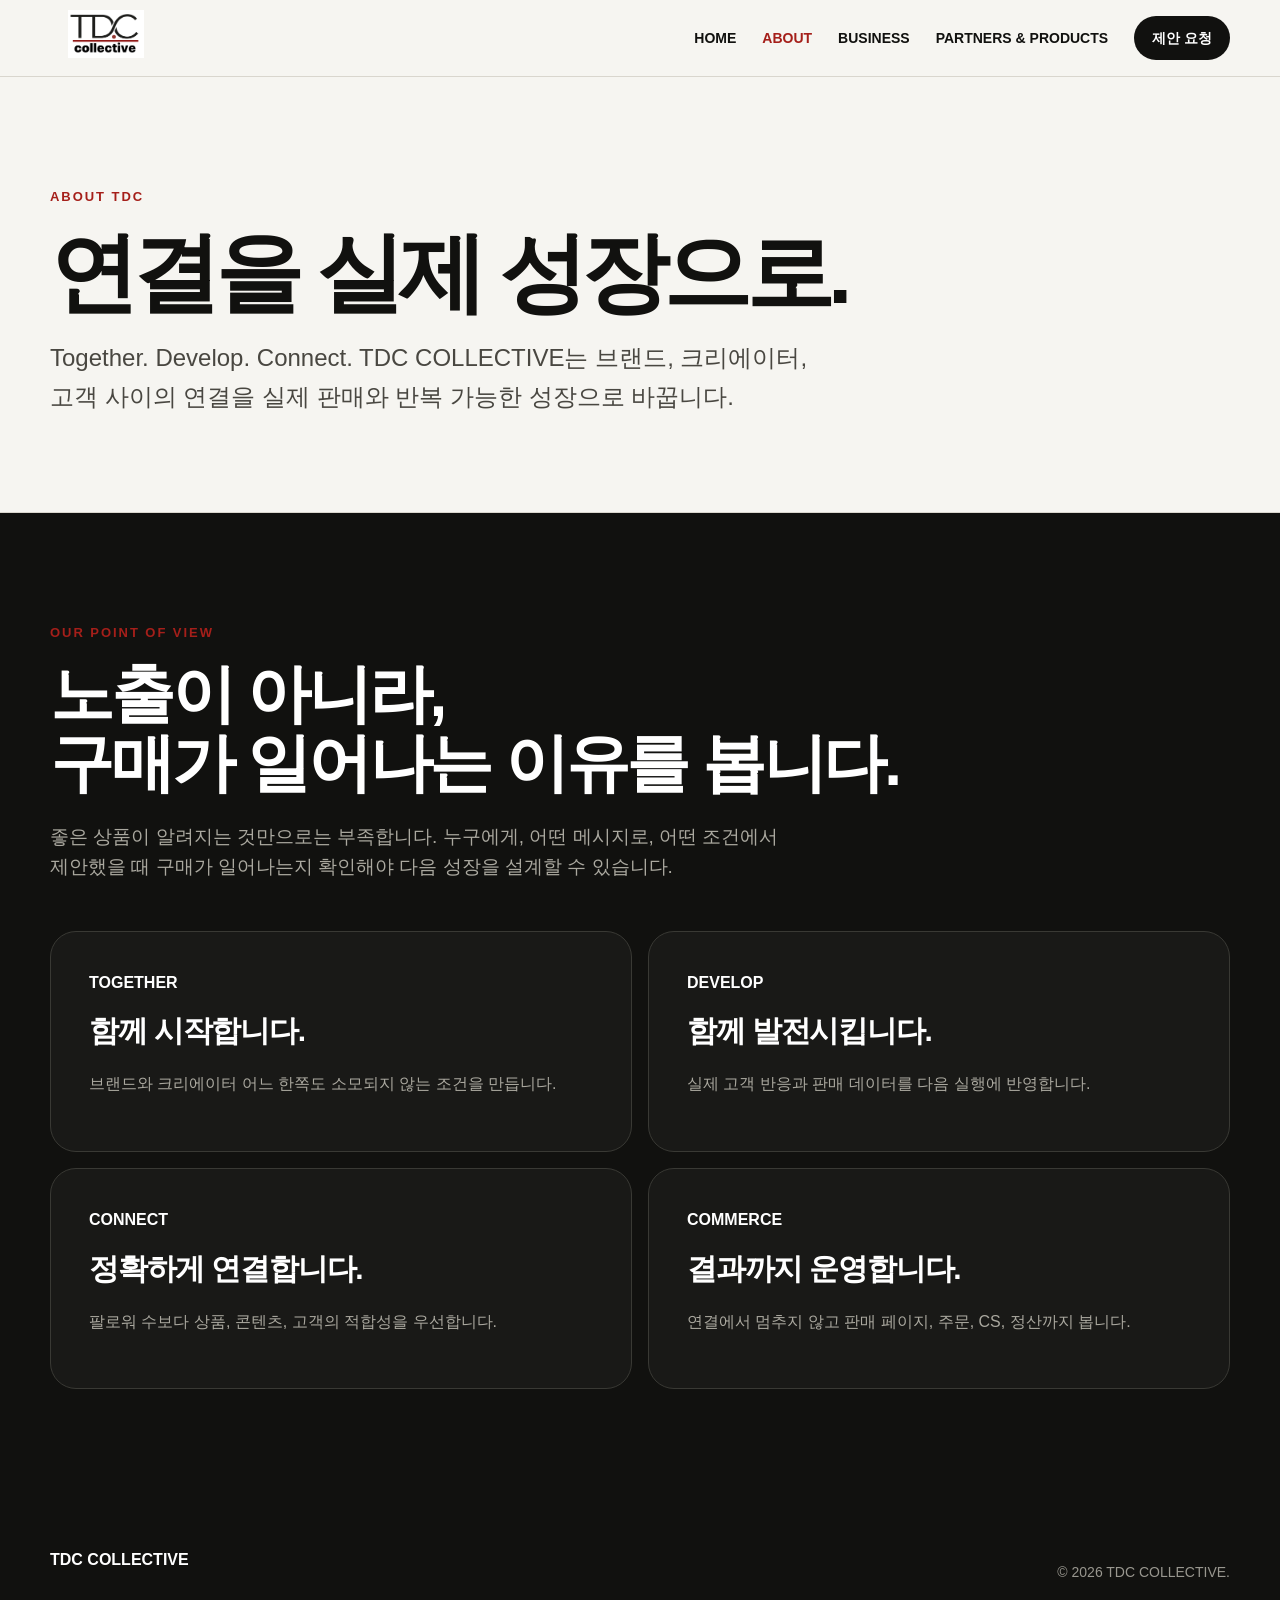
==== about.html @ a10da8e5 "Add files via upload" ====
<!doctype html><html lang="ko"><head><meta charset="utf-8"><meta name="viewport" content="width=device-width,initial-scale=1"><title>회사소개 — TDC COLLECTIVE</title><link rel="icon" href="favicon.svg"><link rel="stylesheet" href="styles.css"></head><body><header class="nav"><div class="wrap navin"><a class="brand" href="index.html"><img src="tdc-logo.png" alt="TDC collective"></a><button class="menu">☰</button><nav class="links"><a href="index.html">HOME</a><a aria-current="page" href="about.html">ABOUT</a><a href="business.html">BUSINESS</a><a href="partners.html">PARTNERS & PRODUCTS</a><a class="cta" href="proposal.html">제안 요청</a></nav></div></header><main><section class="pagehead"><div class="wrap"><div class="eyebrow">About TDC</div><h1>연결을 실제 성장으로.</h1><p class="lead">Together. Develop. Connect. TDC COLLECTIVE는 브랜드, 크리에이터, 고객 사이의 연결을 실제 판매와 반복 가능한 성장으로 바꿉니다.</p></div></section><section class="section dark"><div class="wrap"><div class="kicker">Our point of view</div><h2 class="title">노출이 아니라,<br>구매가 일어나는 이유를 봅니다.</h2><p class="desc">좋은 상품이 알려지는 것만으로는 부족합니다. 누구에게, 어떤 메시지로, 어떤 조건에서 제안했을 때 구매가 일어나는지 확인해야 다음 성장을 설계할 수 있습니다.</p><div class="grid2"><article class="card reveal"><b>TOGETHER</b><h3>함께 시작합니다.</h3><p>브랜드와 크리에이터 어느 한쪽도 소모되지 않는 조건을 만듭니다.</p></article><article class="card reveal"><b>DEVELOP</b><h3>함께 발전시킵니다.</h3><p>실제 고객 반응과 판매 데이터를 다음 실행에 반영합니다.</p></article><article class="card reveal"><b>CONNECT</b><h3>정확하게 연결합니다.</h3><p>팔로워 수보다 상품, 콘텐츠, 고객의 적합성을 우선합니다.</p></article><article class="card reveal"><b>COMMERCE</b><h3>결과까지 운영합니다.</h3><p>연결에서 멈추지 않고 판매 페이지, 주문, CS, 정산까지 봅니다.</p></article></div></div></section></main><footer><div class="wrap foot"><strong>TDC COLLECTIVE</strong><p>© 2026 TDC COLLECTIVE.</p></div></footer><script src="script.js"></script></body></html>
---- styles.css ----
:root{--ink:#11110f;--paper:#f6f5f1;--white:#fff;--red:#a51f1a;--muted:#696760;--line:#d9d6ce;--max:1180px}*{box-sizing:border-box}html{scroll-behavior:smooth}body{margin:0;background:var(--paper);color:var(--ink);font-family:Pretendard,"Noto Sans KR",-apple-system,BlinkMacSystemFont,"Segoe UI",sans-serif;line-height:1.6;word-break:keep-all}a{color:inherit;text-decoration:none}.wrap{width:min(var(--max),calc(100% - 40px));margin:auto}.nav{position:sticky;top:0;z-index:30;background:rgba(246,245,241,.94);backdrop-filter:blur(14px);border-bottom:1px solid var(--line)}.navin{height:76px;display:flex;align-items:center;justify-content:space-between}.brand img{width:112px;height:48px;object-fit:contain}.links{display:flex;align-items:center;gap:26px;font-size:14px;font-weight:750}.links a[aria-current=page]{color:var(--red)}.cta,.btn{display:inline-flex;align-items:center;justify-content:center;border-radius:999px;font-weight:800;transition:.2s}.cta{background:var(--ink);color:#fff;padding:11px 18px}.btn{min-height:54px;padding:0 24px;border:1px solid var(--ink);background:transparent}.btn.primary{background:var(--ink);color:#fff}.btn:hover{transform:translateY(-2px)}.menu{display:none;border:0;background:none;font-size:26px}.hero{min-height:calc(100vh - 76px);display:grid;align-items:center;padding:84px 0}.eyebrow,.kicker{font-size:13px;font-weight:850;letter-spacing:.15em;text-transform:uppercase;color:var(--red)}h1{font-size:clamp(56px,8vw,106px);line-height:.97;letter-spacing:-.065em;margin:22px 0 28px;max-width:1070px}.lead{font-size:clamp(18px,2vw,24px);color:#494741;max-width:760px}.actions{display:flex;gap:12px;flex-wrap:wrap;margin-top:36px}.route-grid{display:grid;grid-template-columns:repeat(3,1fr);gap:14px;margin-top:72px}.route{background:var(--white);border:1px solid var(--line);border-radius:24px;padding:28px;min-height:180px;display:flex;flex-direction:column;justify-content:space-between}.route b{font-size:12px;color:var(--red);letter-spacing:.12em}.route h3{font-size:25px;letter-spacing:-.035em;margin:14px 0}.route span{font-weight:900}.section{padding:110px 0}.dark{background:var(--ink);color:#fff}.pagehead{padding:110px 0 72px;border-bottom:1px solid var(--line)}.pagehead h1{font-size:clamp(48px,7vw,88px);margin-bottom:22px}.title{font-size:clamp(38px,5vw,68px);line-height:1.08;letter-spacing:-.05em;margin:16px 0 24px}.desc{font-size:19px;color:var(--muted);max-width:780px}.dark .desc{color:#aaa89f}.grid2{display:grid;grid-template-columns:1fr 1fr;gap:16px;margin-top:48px}.card{background:#fff;border:1px solid var(--line);border-radius:26px;padding:38px}.dark .card{background:#191917;border-color:#393934}.card h3{font-size:30px;letter-spacing:-.04em;margin:12px 0}.card p{color:var(--muted)}.dark .card p{color:#aaa89f}.process{display:grid;grid-template-columns:repeat(3,1fr);border-top:1px solid #44443e;border-left:1px solid #44443e;margin-top:48px}.step{padding:30px;min-height:220px;border-right:1px solid #44443e;border-bottom:1px solid #44443e}.step b{color:#ff746c}.step h3{margin:42px 0 8px;font-size:24px}.step p{color:#aaa89f}.workgrid{display:grid;grid-template-columns:repeat(2,1fr);gap:18px;margin-top:48px}.work{background:#fff;border:1px solid var(--line);border-radius:28px;overflow:hidden}.worktop{min-height:220px;padding:38px;background:var(--ink);color:#fff;display:flex;flex-direction:column;justify-content:space-between}.worktop.red{background:var(--red)}.worktop small{letter-spacing:.13em}.worktop h2{font-size:42px;line-height:1.05;margin:0}.workbody{padding:32px}.tag{display:inline-block;padding:7px 11px;border-radius:99px;background:#ebe8e0;font-size:12px;font-weight:800;margin-right:6px}.future{border:1px dashed #aaa69d;background:transparent;display:grid;place-items:center;min-height:400px;text-align:center;padding:34px}.form{max-width:850px;margin-top:44px}.fieldrow{display:grid;grid-template-columns:1fr 1fr;gap:14px}.field{margin-bottom:16px}.field label{display:block;font-weight:800;margin-bottom:8px}.field input,.field select,.field textarea{width:100%;padding:16px;border:1px solid var(--line);border-radius:14px;background:#fff;font:inherit}.field textarea{min-height:170px;resize:vertical}.notice{font-size:14px;color:var(--muted);margin:16px 0}.contactband{background:var(--red);color:#fff;padding:86px 0}.contactband h2{font-size:clamp(38px,5vw,70px);line-height:1.08;letter-spacing:-.05em;margin:0 0 26px}footer{background:var(--ink);color:#fff;padding:48px 0}.foot{display:flex;justify-content:space-between;gap:30px}.foot p{font-size:14px;color:#99978f}.reveal{opacity:0;transform:translateY(18px);transition:.6s}.reveal.on{opacity:1;transform:none}@media(max-width:850px){.navin{height:66px}.brand img{width:94px}.menu{display:block}.links{display:none;position:absolute;left:0;right:0;top:66px;background:var(--paper);padding:22px 20px;border-bottom:1px solid var(--line);flex-direction:column;align-items:stretch}.links.open{display:flex}.hero{padding:62px 0;min-height:auto}.route-grid,.grid2,.process,.workgrid,.fieldrow{grid-template-columns:1fr}.section{padding:78px 0}.pagehead{padding:76px 0 52px}.foot{flex-direction:column}.worktop{min-height:180px}}
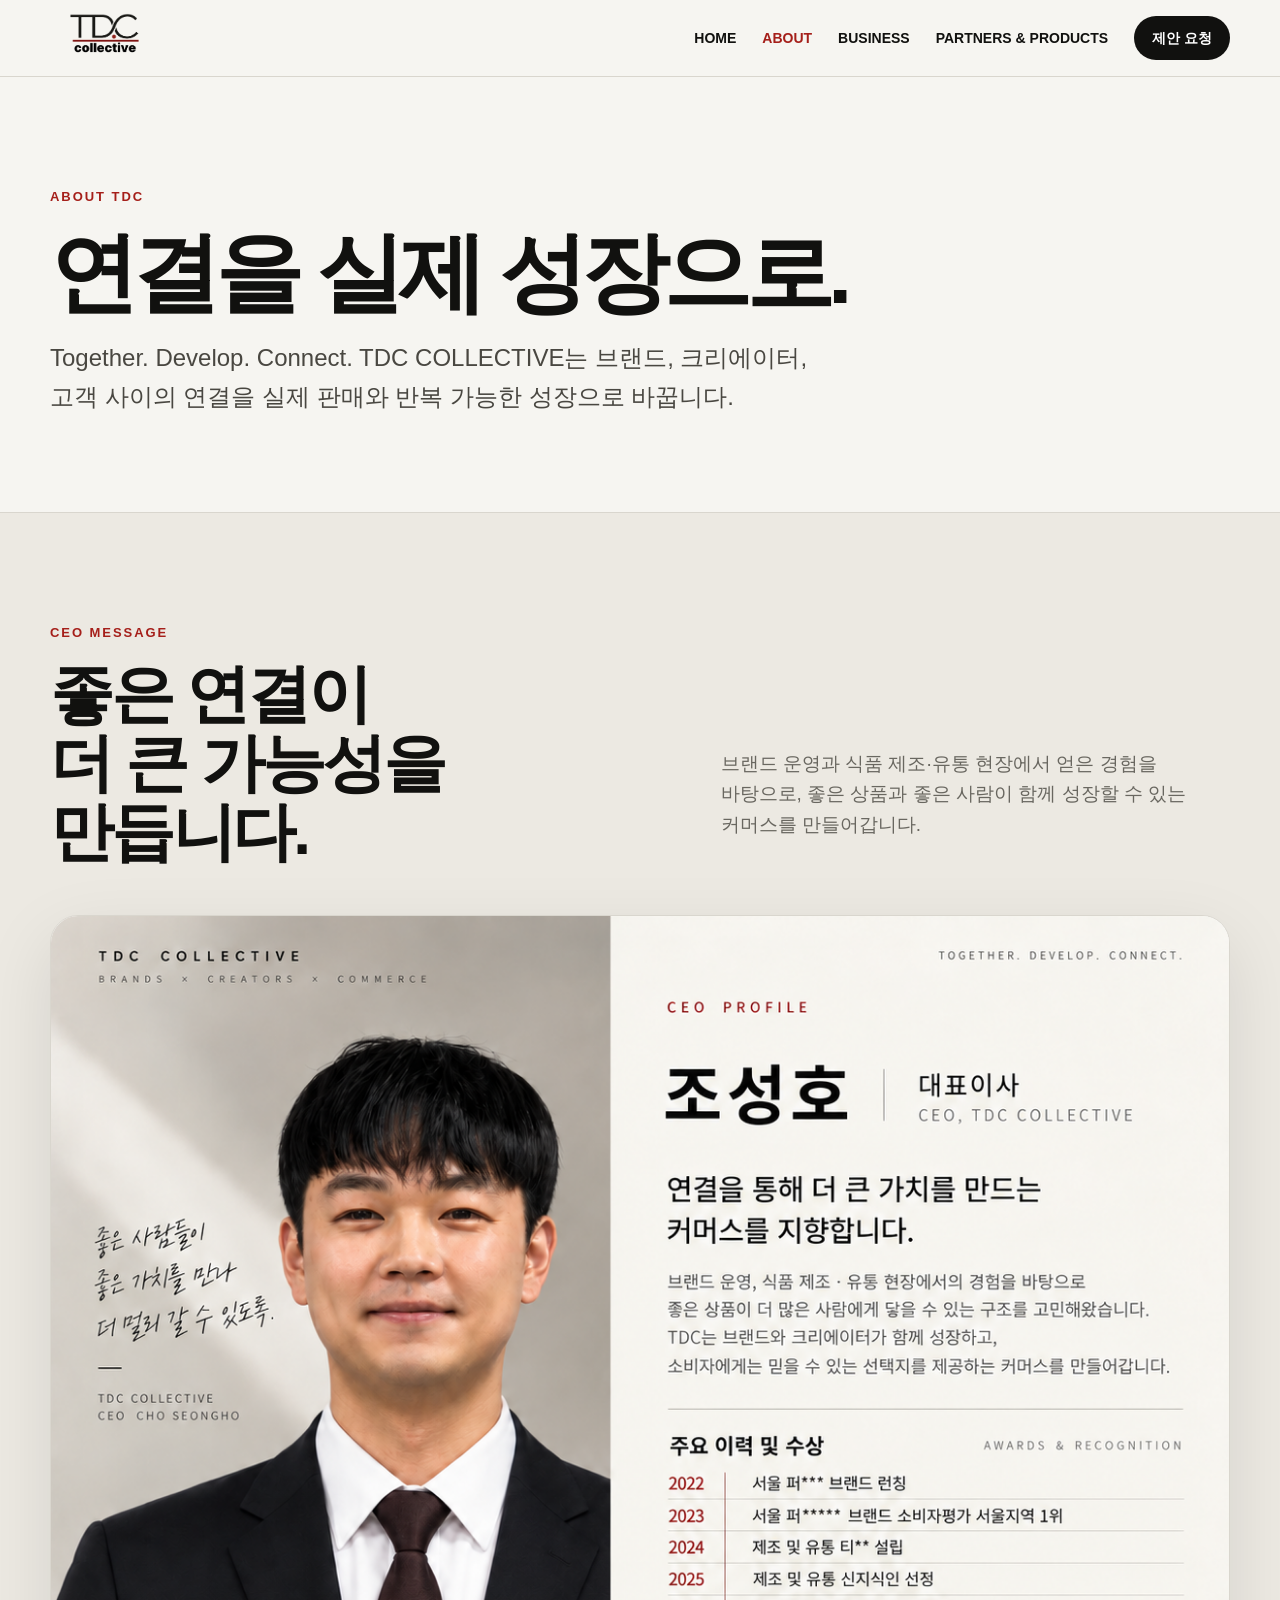
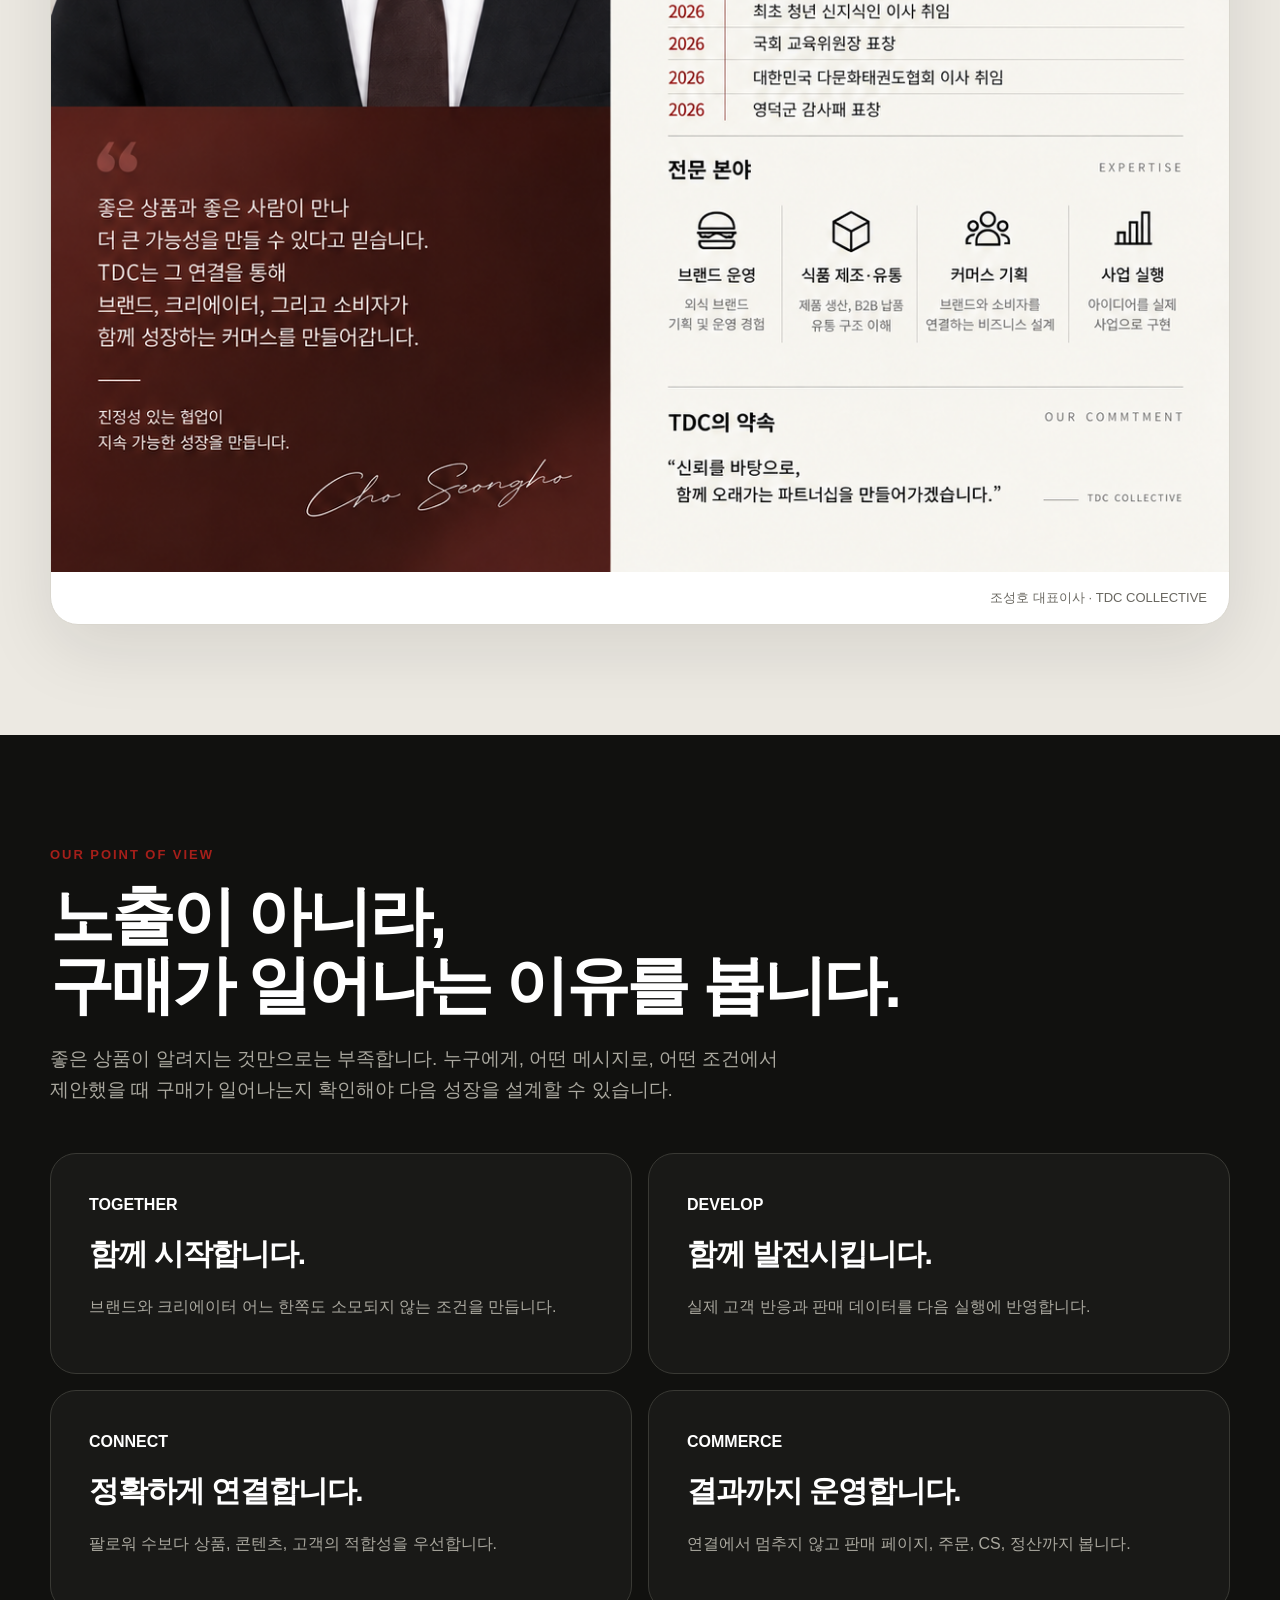
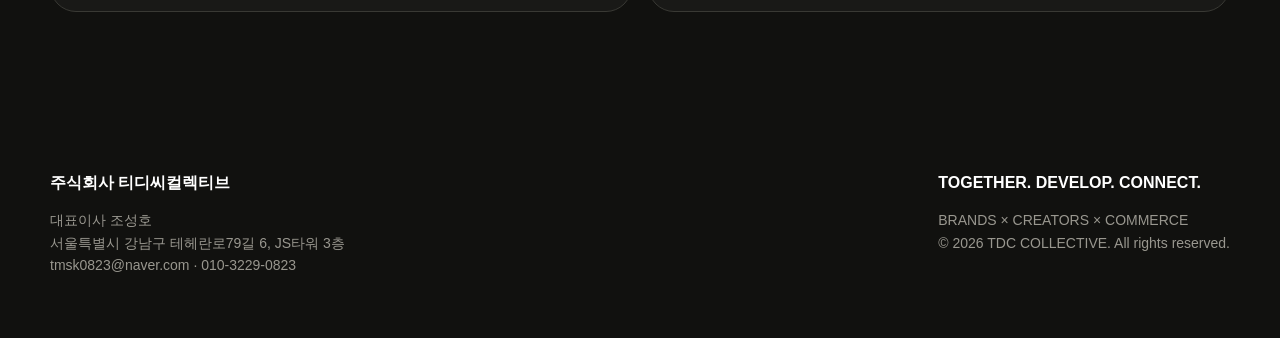
==== commit 8f2fe169: "Add files via upload" ====
--- a/about.html
+++ b/about.html
@@ -1 +1,21 @@
-<!doctype html><html lang="ko"><head><meta charset="utf-8"><meta name="viewport" content="width=device-width,initial-scale=1"><title>회사소개 — TDC COLLECTIVE</title><link rel="icon" href="favicon.svg"><link rel="stylesheet" href="styles.css"></head><body><header class="nav"><div class="wrap navin"><a class="brand" href="index.html"><img src="tdc-logo.png" alt="TDC collective"></a><button class="menu">☰</button><nav class="links"><a href="index.html">HOME</a><a aria-current="page" href="about.html">ABOUT</a><a href="business.html">BUSINESS</a><a href="partners.html">PARTNERS & PRODUCTS</a><a class="cta" href="proposal.html">제안 요청</a></nav></div></header><main><section class="pagehead"><div class="wrap"><div class="eyebrow">About TDC</div><h1>연결을 실제 성장으로.</h1><p class="lead">Together. Develop. Connect. TDC COLLECTIVE는 브랜드, 크리에이터, 고객 사이의 연결을 실제 판매와 반복 가능한 성장으로 바꿉니다.</p></div></section><section class="section dark"><div class="wrap"><div class="kicker">Our point of view</div><h2 class="title">노출이 아니라,<br>구매가 일어나는 이유를 봅니다.</h2><p class="desc">좋은 상품이 알려지는 것만으로는 부족합니다. 누구에게, 어떤 메시지로, 어떤 조건에서 제안했을 때 구매가 일어나는지 확인해야 다음 성장을 설계할 수 있습니다.</p><div class="grid2"><article class="card reveal"><b>TOGETHER</b><h3>함께 시작합니다.</h3><p>브랜드와 크리에이터 어느 한쪽도 소모되지 않는 조건을 만듭니다.</p></article><article class="card reveal"><b>DEVELOP</b><h3>함께 발전시킵니다.</h3><p>실제 고객 반응과 판매 데이터를 다음 실행에 반영합니다.</p></article><article class="card reveal"><b>CONNECT</b><h3>정확하게 연결합니다.</h3><p>팔로워 수보다 상품, 콘텐츠, 고객의 적합성을 우선합니다.</p></article><article class="card reveal"><b>COMMERCE</b><h3>결과까지 운영합니다.</h3><p>연결에서 멈추지 않고 판매 페이지, 주문, CS, 정산까지 봅니다.</p></article></div></div></section></main><footer><div class="wrap foot"><strong>TDC COLLECTIVE</strong><p>© 2026 TDC COLLECTIVE.</p></div></footer><script src="script.js"></script></body></html>
+<!doctype html>
+<html lang="ko">
+<head>
+  <meta charset="utf-8">
+  <meta name="viewport" content="width=device-width,initial-scale=1">
+  <title>회사소개 — TDC COLLECTIVE</title>
+  <link rel="icon" href="favicon.svg">
+  <link rel="stylesheet" href="styles.css">
+  <link rel="stylesheet" href="ceo.css">
+</head>
+<body>
+  <header class="nav"><div class="wrap navin"><a class="brand" href="index.html"><img src="tdc-logo.png" alt="TDC collective"></a><button class="menu">☰</button><nav class="links"><a href="index.html">HOME</a><a aria-current="page" href="about.html">ABOUT</a><a href="business.html">BUSINESS</a><a href="partners.html">PARTNERS &amp; PRODUCTS</a><a class="cta" href="proposal.html">제안 요청</a></nav></div></header>
+  <main>
+    <section class="pagehead"><div class="wrap"><div class="eyebrow">About TDC</div><h1>연결을 실제 성장으로.</h1><p class="lead">Together. Develop. Connect. TDC COLLECTIVE는 브랜드, 크리에이터, 고객 사이의 연결을 실제 판매와 반복 가능한 성장으로 바꿉니다.</p></div></section>
+    <section class="section ceo-section"><div class="wrap"><div class="ceo-heading"><div><div class="kicker">CEO Message</div><h2 class="title">좋은 연결이<br>더 큰 가능성을 만듭니다.</h2></div><p class="desc">브랜드 운영과 식품 제조·유통 현장에서 얻은 경험을 바탕으로, 좋은 상품과 좋은 사람이 함께 성장할 수 있는 커머스를 만들어갑니다.</p></div><figure class="ceo-profile reveal"><img src="ceo-profile.png" alt="TDC COLLECTIVE 조성호 대표이사 CEO 프로필과 주요 이력"><figcaption>조성호 대표이사 · TDC COLLECTIVE</figcaption></figure></div></section>
+    <section class="section dark"><div class="wrap"><div class="kicker">Our point of view</div><h2 class="title">노출이 아니라,<br>구매가 일어나는 이유를 봅니다.</h2><p class="desc">좋은 상품이 알려지는 것만으로는 부족합니다. 누구에게, 어떤 메시지로, 어떤 조건에서 제안했을 때 구매가 일어나는지 확인해야 다음 성장을 설계할 수 있습니다.</p><div class="grid2"><article class="card reveal"><b>TOGETHER</b><h3>함께 시작합니다.</h3><p>브랜드와 크리에이터 어느 한쪽도 소모되지 않는 조건을 만듭니다.</p></article><article class="card reveal"><b>DEVELOP</b><h3>함께 발전시킵니다.</h3><p>실제 고객 반응과 판매 데이터를 다음 실행에 반영합니다.</p></article><article class="card reveal"><b>CONNECT</b><h3>정확하게 연결합니다.</h3><p>팔로워 수보다 상품, 콘텐츠, 고객의 적합성을 우선합니다.</p></article><article class="card reveal"><b>COMMERCE</b><h3>결과까지 운영합니다.</h3><p>연결에서 멈추지 않고 판매 페이지, 주문, CS, 정산까지 봅니다.</p></article></div></div></section>
+  </main>
+  <footer><div class="wrap foot"><strong>TDC COLLECTIVE</strong><p>© 2026 TDC COLLECTIVE.</p></div></footer>
+  <script src="script.js"></script>
+</body>
+</html>
--- a/ceo.css
+++ b/ceo.css
@@ -0,0 +1,12 @@
+.ceo-section { background: #ece9e2; }
+.ceo-heading { display: grid; grid-template-columns: 1.1fr .9fr; align-items: end; gap: 48px; margin-bottom: 48px; }
+.ceo-heading .title { margin-bottom: 0; }
+.ceo-heading .desc { padding-bottom: 8px; }
+.ceo-profile { margin: 0; background: #fff; border: 1px solid var(--line); border-radius: 28px; overflow: hidden; box-shadow: 0 24px 70px rgba(24,20,15,.1); }
+.ceo-profile img { display: block; width: 100%; height: auto; }
+.ceo-profile figcaption { padding: 16px 22px; color: var(--muted); font-size: 13px; text-align: right; }
+@media (max-width: 850px) {
+  .ceo-heading { grid-template-columns: 1fr; gap: 14px; margin-bottom: 28px; }
+  .ceo-profile { border-radius: 18px; }
+  .ceo-profile figcaption { text-align: left; }
+}
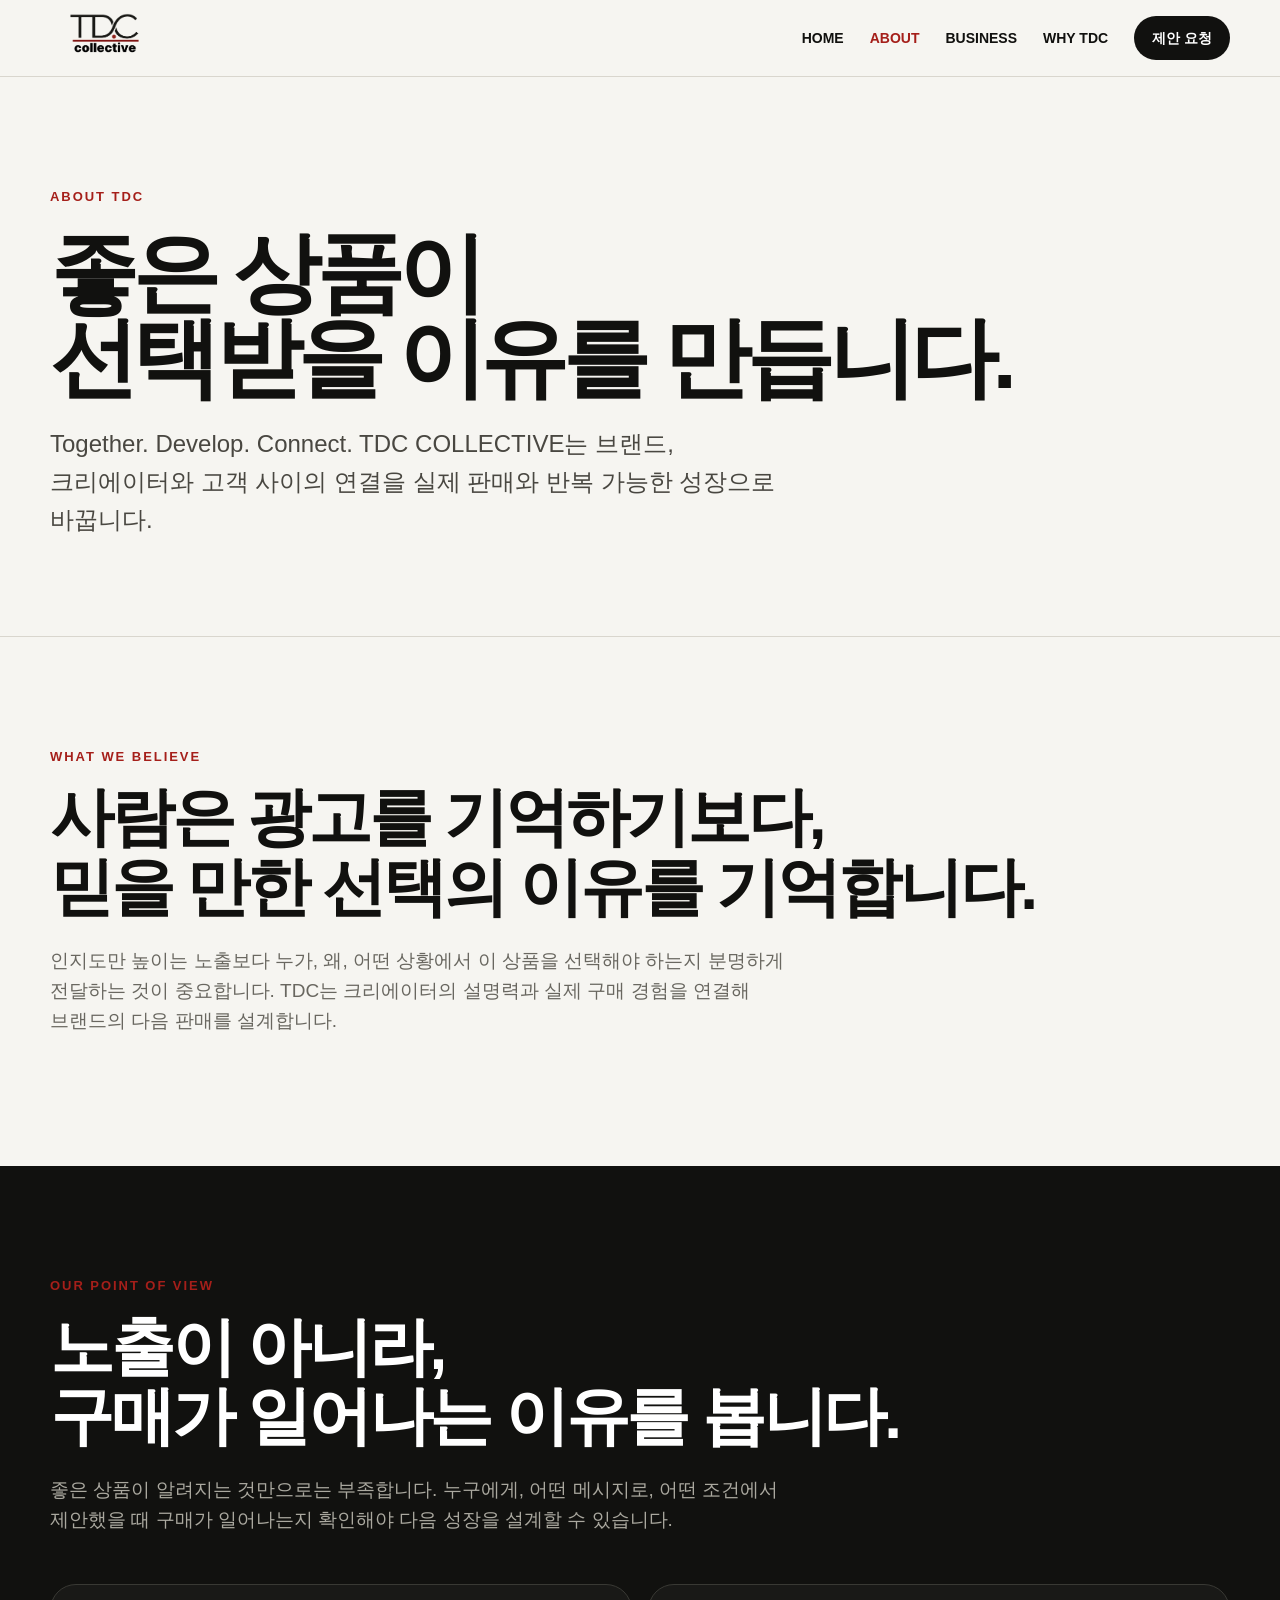
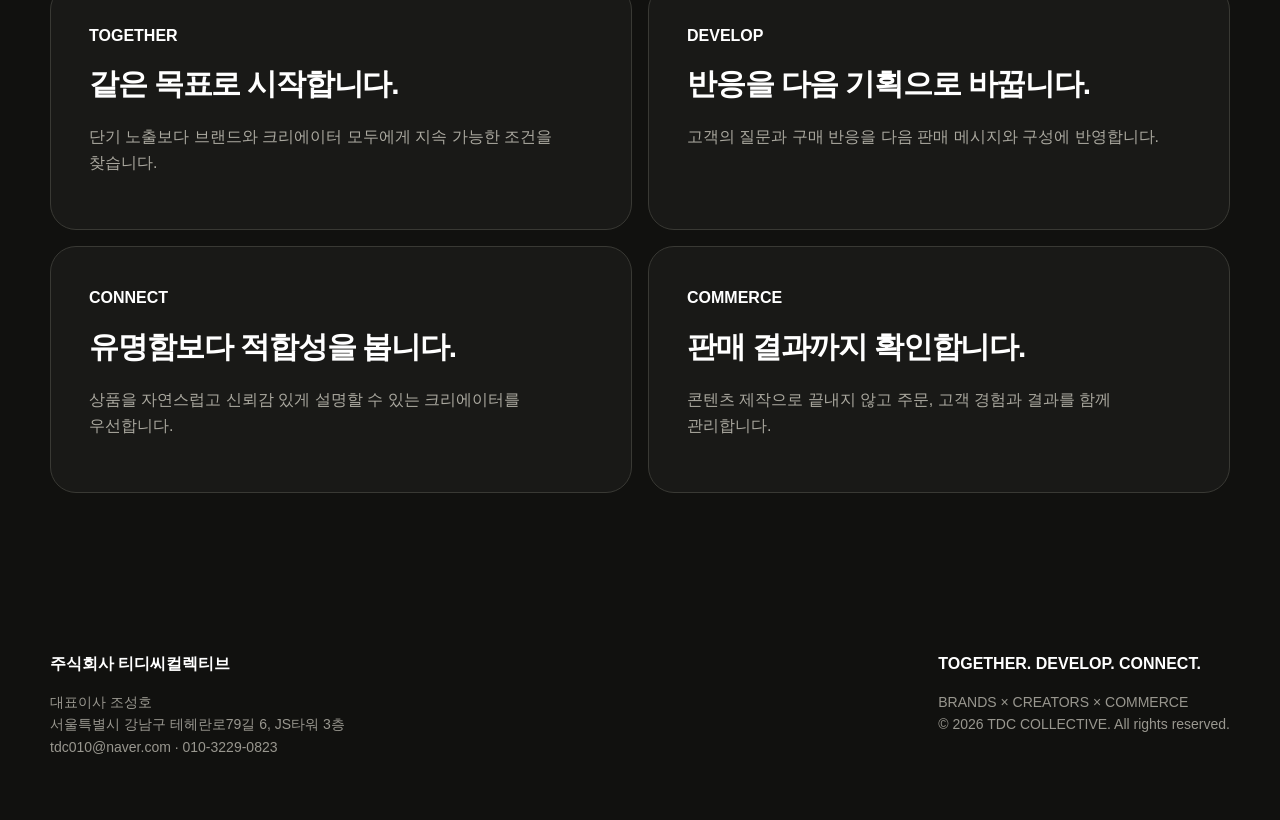
==== commit 0c235ba6: "Add files via upload" ====
--- a/about.html
+++ b/about.html
@@ -1,21 +1 @@
-<!doctype html>
-<html lang="ko">
-<head>
-  <meta charset="utf-8">
-  <meta name="viewport" content="width=device-width,initial-scale=1">
-  <title>회사소개 — TDC COLLECTIVE</title>
-  <link rel="icon" href="favicon.svg">
-  <link rel="stylesheet" href="styles.css">
-  <link rel="stylesheet" href="ceo.css">
-</head>
-<body>
-  <header class="nav"><div class="wrap navin"><a class="brand" href="index.html"><img src="tdc-logo.png" alt="TDC collective"></a><button class="menu">☰</button><nav class="links"><a href="index.html">HOME</a><a aria-current="page" href="about.html">ABOUT</a><a href="business.html">BUSINESS</a><a href="partners.html">PARTNERS &amp; PRODUCTS</a><a class="cta" href="proposal.html">제안 요청</a></nav></div></header>
-  <main>
-    <section class="pagehead"><div class="wrap"><div class="eyebrow">About TDC</div><h1>연결을 실제 성장으로.</h1><p class="lead">Together. Develop. Connect. TDC COLLECTIVE는 브랜드, 크리에이터, 고객 사이의 연결을 실제 판매와 반복 가능한 성장으로 바꿉니다.</p></div></section>
-    <section class="section ceo-section"><div class="wrap"><div class="ceo-heading"><div><div class="kicker">CEO Message</div><h2 class="title">좋은 연결이<br>더 큰 가능성을 만듭니다.</h2></div><p class="desc">브랜드 운영과 식품 제조·유통 현장에서 얻은 경험을 바탕으로, 좋은 상품과 좋은 사람이 함께 성장할 수 있는 커머스를 만들어갑니다.</p></div><figure class="ceo-profile reveal"><img src="ceo-profile.png" alt="TDC COLLECTIVE 조성호 대표이사 CEO 프로필과 주요 이력"><figcaption>조성호 대표이사 · TDC COLLECTIVE</figcaption></figure></div></section>
-    <section class="section dark"><div class="wrap"><div class="kicker">Our point of view</div><h2 class="title">노출이 아니라,<br>구매가 일어나는 이유를 봅니다.</h2><p class="desc">좋은 상품이 알려지는 것만으로는 부족합니다. 누구에게, 어떤 메시지로, 어떤 조건에서 제안했을 때 구매가 일어나는지 확인해야 다음 성장을 설계할 수 있습니다.</p><div class="grid2"><article class="card reveal"><b>TOGETHER</b><h3>함께 시작합니다.</h3><p>브랜드와 크리에이터 어느 한쪽도 소모되지 않는 조건을 만듭니다.</p></article><article class="card reveal"><b>DEVELOP</b><h3>함께 발전시킵니다.</h3><p>실제 고객 반응과 판매 데이터를 다음 실행에 반영합니다.</p></article><article class="card reveal"><b>CONNECT</b><h3>정확하게 연결합니다.</h3><p>팔로워 수보다 상품, 콘텐츠, 고객의 적합성을 우선합니다.</p></article><article class="card reveal"><b>COMMERCE</b><h3>결과까지 운영합니다.</h3><p>연결에서 멈추지 않고 판매 페이지, 주문, CS, 정산까지 봅니다.</p></article></div></div></section>
-  </main>
-  <footer><div class="wrap foot"><strong>TDC COLLECTIVE</strong><p>© 2026 TDC COLLECTIVE.</p></div></footer>
-  <script src="script.js"></script>
-</body>
-</html>
+<!doctype html><html lang="ko"><head><meta charset="utf-8"><meta name="viewport" content="width=device-width,initial-scale=1"><title>회사소개 — TDC COLLECTIVE</title><meta name="description" content="브랜드와 크리에이터의 연결을 실제 판매와 반복 가능한 성장으로 바꾸는 TDC COLLECTIVE"><link rel="icon" href="favicon.svg"><link rel="stylesheet" href="styles.css"><link rel="stylesheet" href="conversion.css"></head><body><header class="nav"><div class="wrap navin"><a class="brand" href="index.html"><img src="tdc-logo.png" alt="TDC collective"></a><button class="menu" aria-label="메뉴">☰</button><nav class="links"><a href="index.html">HOME</a><a aria-current="page" href="about.html">ABOUT</a><a href="business.html">BUSINESS</a><a href="partners.html">WHY TDC</a><a class="cta" href="proposal.html">제안 요청</a></nav></div></header><main><section class="pagehead"><div class="wrap"><div class="eyebrow">About TDC</div><h1>좋은 상품이<br>선택받을 이유를 만듭니다.</h1><p class="lead">Together. Develop. Connect. TDC COLLECTIVE는 브랜드, 크리에이터와 고객 사이의 연결을 실제 판매와 반복 가능한 성장으로 바꿉니다.</p></div></section><section class="section"><div class="wrap"><div class="kicker">What we believe</div><h2 class="title">사람은 광고를 기억하기보다,<br>믿을 만한 선택의 이유를 기억합니다.</h2><p class="desc">인지도만 높이는 노출보다 누가, 왜, 어떤 상황에서 이 상품을 선택해야 하는지 분명하게 전달하는 것이 중요합니다. TDC는 크리에이터의 설명력과 실제 구매 경험을 연결해 브랜드의 다음 판매를 설계합니다.</p></div></section><section class="section dark"><div class="wrap"><div class="kicker">Our point of view</div><h2 class="title">노출이 아니라,<br>구매가 일어나는 이유를 봅니다.</h2><p class="desc">좋은 상품이 알려지는 것만으로는 부족합니다. 누구에게, 어떤 메시지로, 어떤 조건에서 제안했을 때 구매가 일어나는지 확인해야 다음 성장을 설계할 수 있습니다.</p><div class="grid2"><article class="card reveal"><b>TOGETHER</b><h3>같은 목표로 시작합니다.</h3><p>단기 노출보다 브랜드와 크리에이터 모두에게 지속 가능한 조건을 찾습니다.</p></article><article class="card reveal"><b>DEVELOP</b><h3>반응을 다음 기획으로 바꿉니다.</h3><p>고객의 질문과 구매 반응을 다음 판매 메시지와 구성에 반영합니다.</p></article><article class="card reveal"><b>CONNECT</b><h3>유명함보다 적합성을 봅니다.</h3><p>상품을 자연스럽고 신뢰감 있게 설명할 수 있는 크리에이터를 우선합니다.</p></article><article class="card reveal"><b>COMMERCE</b><h3>판매 결과까지 확인합니다.</h3><p>콘텐츠 제작으로 끝내지 않고 주문, 고객 경험과 결과를 함께 관리합니다.</p></article></div></div></section></main><footer></footer><script src="script.js"></script></body></html>
--- a/conversion.css
+++ b/conversion.css
@@ -0,0 +1,22 @@
+.microcopy{margin:16px 0 0;color:var(--muted);font-size:14px}
+.value-section{background:#ebe8e0}
+.benefit-grid{display:grid;grid-template-columns:repeat(4,1fr);gap:14px;margin-top:48px}
+.benefit{background:var(--white);border:1px solid var(--line);border-radius:24px;padding:30px;min-height:250px}
+.benefit b{color:var(--red);letter-spacing:.12em}
+.benefit h3{font-size:24px;line-height:1.2;margin:54px 0 12px}
+.benefit p{color:var(--muted);margin:0}
+.compact-process .step{min-height:200px}
+.service-grid .card{position:relative;overflow:hidden}
+.service-grid .card b{color:var(--red);font-size:12px;letter-spacing:.12em}
+.scope-note{margin:22px 0 0;color:var(--muted);font-size:14px}
+.contact-copy{max-width:720px;font-size:18px;color:rgba(255,255,255,.82)}
+.btn.light{border-color:#fff;background:#fff;color:var(--red)}
+.btn.text-link{border-color:rgba(255,255,255,.55);color:#fff}
+.direct-email{margin-top:24px;font-weight:750}
+.direct-email a{color:var(--red);text-decoration:underline;text-underline-offset:4px}
+.optional{font-size:12px;color:var(--muted);font-weight:600}
+.trust-list{margin-top:48px;border-top:1px solid #44443e}
+.trust-list>div{display:grid;grid-template-columns:180px 1fr;gap:30px;padding:24px 0;border-bottom:1px solid #44443e}
+.trust-list b{color:#fff}.trust-list span{color:#aaa89f}
+@media(max-width:1100px) and (min-width:851px){.benefit-grid{grid-template-columns:repeat(2,1fr)}}
+@media(max-width:850px){.benefit-grid{grid-template-columns:1fr}.benefit{min-height:210px}.benefit h3{margin-top:34px}.trust-list>div{grid-template-columns:1fr;gap:4px}}
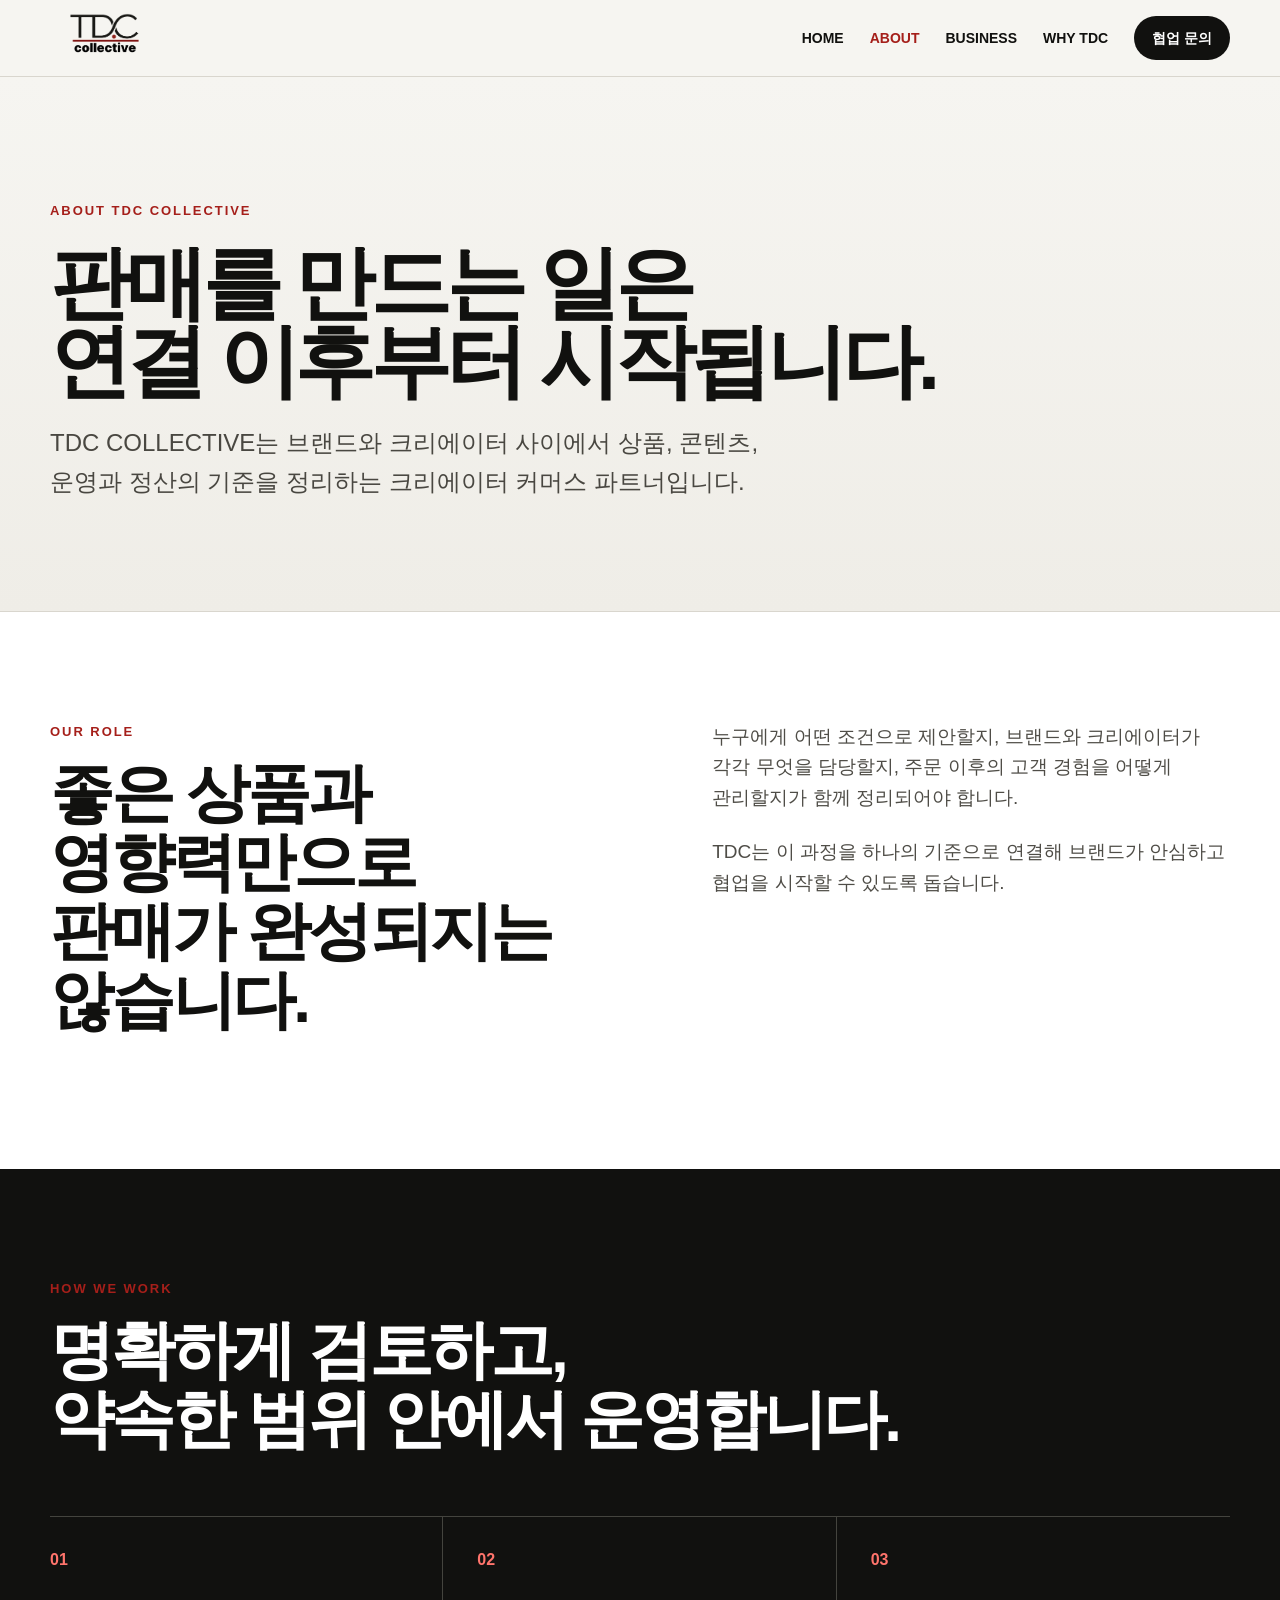
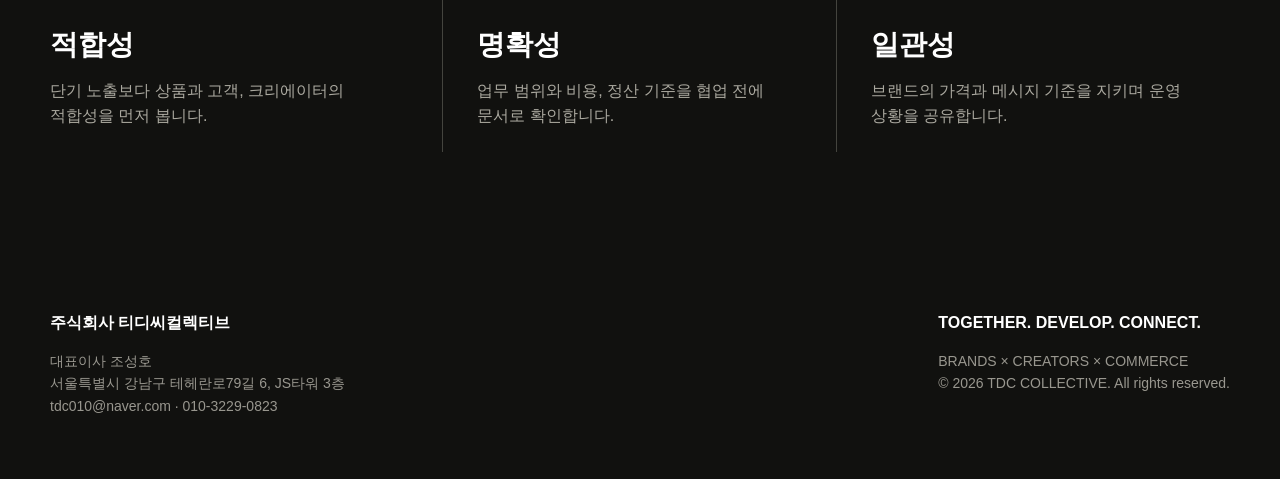
==== commit d4be4fc8: "Add files via upload" ====
--- a/about.html
+++ b/about.html
@@ -1 +1 @@
-<!doctype html><html lang="ko"><head><meta charset="utf-8"><meta name="viewport" content="width=device-width,initial-scale=1"><title>회사소개 — TDC COLLECTIVE</title><meta name="description" content="브랜드와 크리에이터의 연결을 실제 판매와 반복 가능한 성장으로 바꾸는 TDC COLLECTIVE"><link rel="icon" href="favicon.svg"><link rel="stylesheet" href="styles.css"><link rel="stylesheet" href="conversion.css"></head><body><header class="nav"><div class="wrap navin"><a class="brand" href="index.html"><img src="tdc-logo.png" alt="TDC collective"></a><button class="menu" aria-label="메뉴">☰</button><nav class="links"><a href="index.html">HOME</a><a aria-current="page" href="about.html">ABOUT</a><a href="business.html">BUSINESS</a><a href="partners.html">WHY TDC</a><a class="cta" href="proposal.html">제안 요청</a></nav></div></header><main><section class="pagehead"><div class="wrap"><div class="eyebrow">About TDC</div><h1>좋은 상품이<br>선택받을 이유를 만듭니다.</h1><p class="lead">Together. Develop. Connect. TDC COLLECTIVE는 브랜드, 크리에이터와 고객 사이의 연결을 실제 판매와 반복 가능한 성장으로 바꿉니다.</p></div></section><section class="section"><div class="wrap"><div class="kicker">What we believe</div><h2 class="title">사람은 광고를 기억하기보다,<br>믿을 만한 선택의 이유를 기억합니다.</h2><p class="desc">인지도만 높이는 노출보다 누가, 왜, 어떤 상황에서 이 상품을 선택해야 하는지 분명하게 전달하는 것이 중요합니다. TDC는 크리에이터의 설명력과 실제 구매 경험을 연결해 브랜드의 다음 판매를 설계합니다.</p></div></section><section class="section dark"><div class="wrap"><div class="kicker">Our point of view</div><h2 class="title">노출이 아니라,<br>구매가 일어나는 이유를 봅니다.</h2><p class="desc">좋은 상품이 알려지는 것만으로는 부족합니다. 누구에게, 어떤 메시지로, 어떤 조건에서 제안했을 때 구매가 일어나는지 확인해야 다음 성장을 설계할 수 있습니다.</p><div class="grid2"><article class="card reveal"><b>TOGETHER</b><h3>같은 목표로 시작합니다.</h3><p>단기 노출보다 브랜드와 크리에이터 모두에게 지속 가능한 조건을 찾습니다.</p></article><article class="card reveal"><b>DEVELOP</b><h3>반응을 다음 기획으로 바꿉니다.</h3><p>고객의 질문과 구매 반응을 다음 판매 메시지와 구성에 반영합니다.</p></article><article class="card reveal"><b>CONNECT</b><h3>유명함보다 적합성을 봅니다.</h3><p>상품을 자연스럽고 신뢰감 있게 설명할 수 있는 크리에이터를 우선합니다.</p></article><article class="card reveal"><b>COMMERCE</b><h3>판매 결과까지 확인합니다.</h3><p>콘텐츠 제작으로 끝내지 않고 주문, 고객 경험과 결과를 함께 관리합니다.</p></article></div></div></section></main><footer></footer><script src="script.js"></script></body></html>
+<!doctype html><html lang="ko"><head><meta charset="utf-8"><meta name="viewport" content="width=device-width,initial-scale=1"><title>회사소개 — TDC COLLECTIVE</title><meta name="description" content="브랜드와 크리에이터 사이에서 판매의 기준과 과정을 관리하는 TDC COLLECTIVE"><link rel="icon" href="favicon.svg"><link rel="stylesheet" href="styles.css"><link rel="stylesheet" href="professional.css"></head><body><header class="nav"><div class="wrap navin"><a class="brand" href="index.html"><img src="tdc-logo.png" alt="TDC COLLECTIVE"></a><button class="menu" aria-label="메뉴">☰</button><nav class="links"><a href="index.html">HOME</a><a aria-current="page" href="about.html">ABOUT</a><a href="business.html">BUSINESS</a><a href="partners.html">WHY TDC</a><a class="cta" href="proposal.html">협업 문의</a></nav></div></header><main><section class="pagehead pagehead-pro"><div class="wrap"><div class="eyebrow">ABOUT TDC COLLECTIVE</div><h1>판매를 만드는 일은<br>연결 이후부터 시작됩니다.</h1><p class="lead">TDC COLLECTIVE는 브랜드와 크리에이터 사이에서 상품, 콘텐츠, 운영과 정산의 기준을 정리하는 크리에이터 커머스 파트너입니다.</p></div></section><section class="section white"><div class="wrap split-statement"><div><div class="kicker">Our role</div><h2 class="title">좋은 상품과 영향력만으로<br>판매가 완성되지는 않습니다.</h2></div><div><p class="statement">누구에게 어떤 조건으로 제안할지, 브랜드와 크리에이터가 각각 무엇을 담당할지, 주문 이후의 고객 경험을 어떻게 관리할지가 함께 정리되어야 합니다.</p><p class="statement">TDC는 이 과정을 하나의 기준으로 연결해 브랜드가 안심하고 협업을 시작할 수 있도록 돕습니다.</p></div></div></section><section class="section dark principles"><div class="wrap"><div class="kicker">How we work</div><h2 class="title">명확하게 검토하고,<br>약속한 범위 안에서 운영합니다.</h2><div class="principle-grid"><article><b>01</b><h3>적합성</h3><p>단기 노출보다 상품과 고객, 크리에이터의 적합성을 먼저 봅니다.</p></article><article><b>02</b><h3>명확성</h3><p>업무 범위와 비용, 정산 기준을 협업 전에 문서로 확인합니다.</p></article><article><b>03</b><h3>일관성</h3><p>브랜드의 가격과 메시지 기준을 지키며 운영 상황을 공유합니다.</p></article></div></div></section></main><footer></footer><script src="script.js"></script></body></html>
--- a/professional.css
+++ b/professional.css
@@ -0,0 +1,23 @@
+.hero-pro{padding:112px 0 72px;min-height:auto;background:linear-gradient(180deg,#f6f5f1 0%,#efede7 100%)}
+.hero-pro h1{font-size:clamp(54px,7.2vw,94px);max-width:980px;margin-top:24px}.hero-pro h1 span{color:var(--red)}
+.hero-pro .lead{max-width:720px;line-height:1.65}
+.proof-row{display:grid;grid-template-columns:repeat(3,1fr);margin-top:78px;border-top:1px solid var(--line);border-bottom:1px solid var(--line)}
+.proof-row div{padding:24px 26px;border-right:1px solid var(--line)}.proof-row div:first-child{padding-left:0}.proof-row div:last-child{border-right:0}
+.proof-row b,.proof-row span{display:block}.proof-row b{font-size:11px;letter-spacing:.13em;color:var(--red);margin-bottom:5px}.proof-row span{font-weight:750}
+.white{background:#fff}.section-intro{display:grid;grid-template-columns:1.35fr .65fr;gap:80px;align-items:end}.section-intro .desc{margin:0}
+.service-line{display:grid;grid-template-columns:repeat(3,1fr);margin-top:68px;border-top:1px solid var(--ink)}
+.service-line article{padding:32px 30px 24px 0;border-right:1px solid var(--line);min-height:260px}.service-line article+article{padding-left:30px}
+.service-line article:last-child{border-right:0}.service-line b{color:var(--red);font-size:13px}.service-line h3{font-size:28px;letter-spacing:-.04em;margin:56px 0 12px}.service-line p{color:var(--muted);margin:0}
+.fit-section{background:#eeece6}.narrow{max-width:920px}.fit-list{list-style:none;margin:52px 0 0;padding:0;border-top:1px solid var(--ink)}
+.fit-list li{display:grid;grid-template-columns:70px 1fr;gap:20px;padding:26px 0;border-bottom:1px solid var(--line);align-items:center}.fit-list span{color:var(--red);font-weight:850}.fit-list p{font-size:20px;font-weight:700;margin:0;letter-spacing:-.02em}
+.pro-contact .wrap{display:flex;justify-content:space-between;align-items:flex-end;gap:50px}.pro-contact h2{font-size:clamp(36px,4.6vw,62px);margin:12px 0 0}.pro-contact .kicker{color:#fff}
+.contact-action{display:flex;flex-direction:column;gap:18px;align-items:flex-start;min-width:220px}.contact-action>a:last-child{font-weight:750;text-decoration:underline;text-underline-offset:5px}
+.pagehead-pro{padding:124px 0 86px;background:linear-gradient(180deg,#f6f5f1 0%,#efede7 100%)}.pagehead-pro h1{max-width:980px;font-size:clamp(48px,6.3vw,82px)}.pagehead-pro .lead{max-width:780px}
+.split-statement{display:grid;grid-template-columns:1.05fr .95fr;gap:90px}.statement{font-size:19px;color:#4f4d47;margin:0 0 24px}
+.principles .title{max-width:900px}.principle-grid{display:grid;grid-template-columns:repeat(3,1fr);margin-top:62px;border-top:1px solid #44443e}
+.principle-grid article{padding:30px 34px 0 0;border-right:1px solid #44443e;min-height:235px}.principle-grid article+article{padding-left:34px}.principle-grid article:last-child{border-right:0}.principle-grid b{color:#ff746c}.principle-grid h3{font-size:28px;margin:50px 0 10px}.principle-grid p{color:#aaa89f;margin:0}
+.business-block{display:grid;grid-template-columns:70px 1fr 1fr;gap:34px;padding:42px 0;border-top:1px solid var(--line);align-items:start}.business-block:last-child{border-bottom:1px solid var(--line)}.business-block>span{color:var(--red);font-weight:850}.business-block h2{font-size:13px;letter-spacing:.1em;margin:0 0 12px;color:var(--red)}.business-block h3{font-size:28px;line-height:1.25;letter-spacing:-.04em;margin:0}.business-block>p{margin:0;color:var(--muted);font-size:17px}
+.operation-section{background:#eeece6}.operation-grid{display:grid;grid-template-columns:1fr 1fr;gap:16px;margin-top:44px}.operation-grid article{background:#fff;border:1px solid var(--line);border-radius:22px;padding:38px}.operation-grid small{font-weight:850;letter-spacing:.12em;color:var(--red)}.operation-grid h3{font-size:30px;margin:42px 0 12px}.operation-grid p{color:var(--muted);margin:0}
+.assurance-list{border-top:1px solid var(--ink)}.assurance-list article{display:grid;grid-template-columns:90px 1fr;padding:34px 0;border-bottom:1px solid var(--line)}.assurance-list span{color:var(--red);font-weight:850}.assurance-list h2{font-size:30px;margin:0 0 8px;letter-spacing:-.04em}.assurance-list p{color:var(--muted);font-size:17px;margin:0;max-width:720px}
+.inquiry-email{display:flex;gap:24px;margin-top:38px;align-items:center}.inquiry-email span{font-size:13px;font-weight:850;color:var(--muted)}.inquiry-email a{font-size:18px;font-weight:800;text-decoration:underline;text-underline-offset:5px}.pro-form{margin-top:0}.pro-form .field{margin-bottom:22px}
+@media(max-width:850px){.hero-pro{padding:72px 0 48px}.proof-row,.section-intro,.service-line,.split-statement,.principle-grid,.operation-grid{grid-template-columns:1fr}.proof-row{margin-top:50px}.proof-row div,.proof-row div:first-child{padding:18px 0;border-right:0;border-bottom:1px solid var(--line)}.proof-row div:last-child{border-bottom:0}.section-intro{gap:20px}.service-line article,.service-line article+article{padding:26px 0;border-right:0;border-bottom:1px solid var(--line);min-height:auto}.service-line h3{margin:28px 0 8px}.fit-list li{grid-template-columns:46px 1fr}.fit-list p{font-size:17px}.pro-contact .wrap{display:block}.contact-action{margin-top:32px}.pagehead-pro{padding:78px 0 58px}.split-statement{gap:28px}.principle-grid article,.principle-grid article+article{padding:26px 0;border-right:0;border-bottom:1px solid #44443e;min-height:auto}.principle-grid h3{margin:28px 0 8px}.business-block{grid-template-columns:42px 1fr;gap:18px}.business-block>p{grid-column:2}.assurance-list article{grid-template-columns:48px 1fr}.assurance-list h2{font-size:24px}.inquiry-email{display:block}.inquiry-email span,.inquiry-email a{display:block}.inquiry-email a{margin-top:5px}}
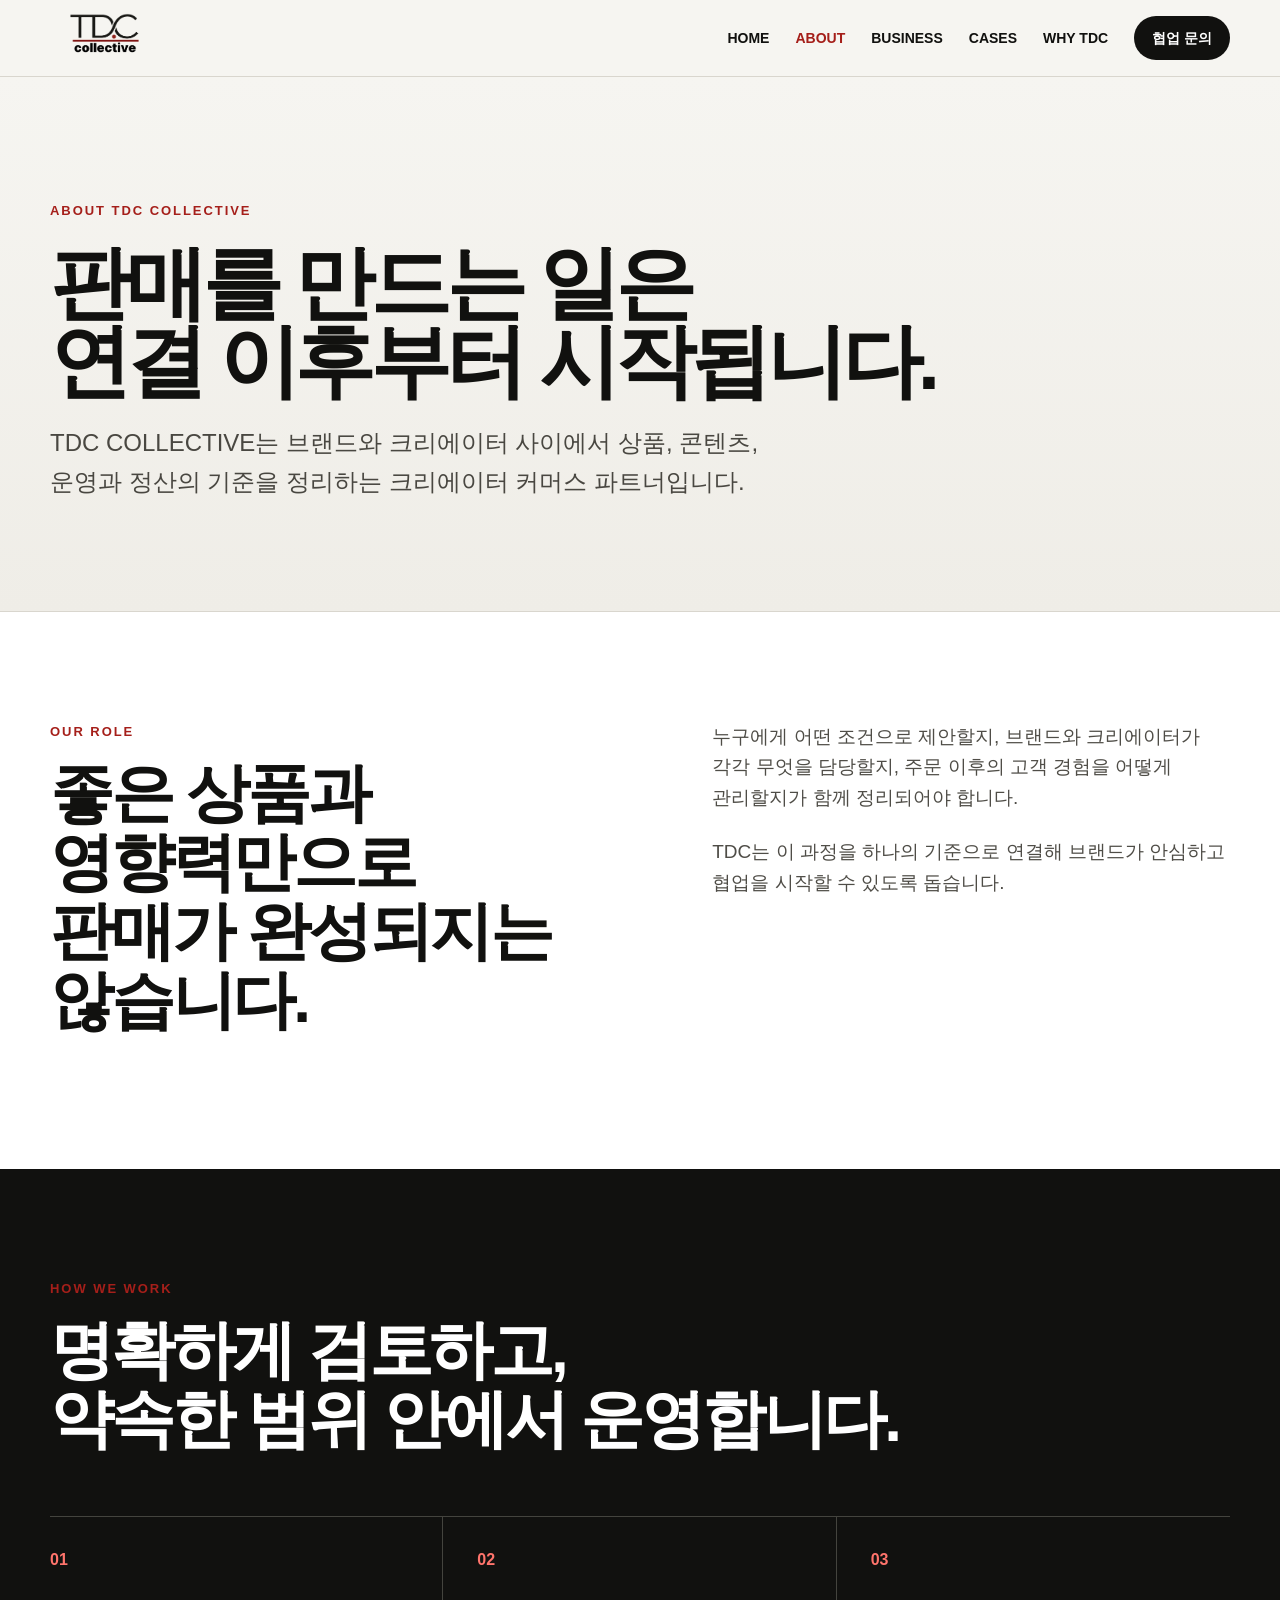
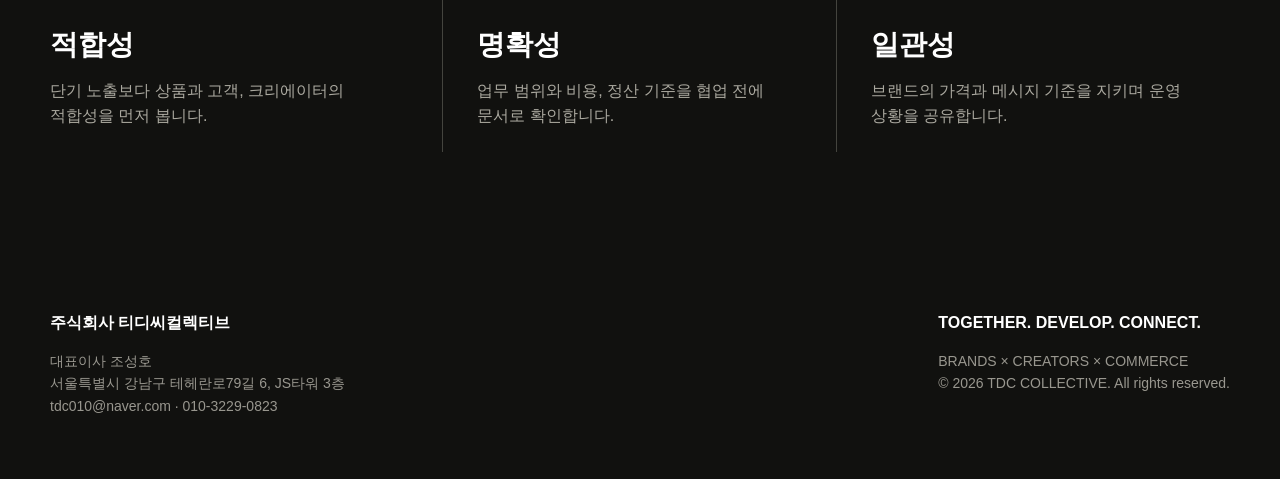
==== commit 8de03188: "Add cases page to site navigation" ====
--- a/about.html
+++ b/about.html
@@ -1 +1 @@
-<!doctype html><html lang="ko"><head><meta charset="utf-8"><meta name="viewport" content="width=device-width,initial-scale=1"><title>회사소개 — TDC COLLECTIVE</title><meta name="description" content="브랜드와 크리에이터 사이에서 판매의 기준과 과정을 관리하는 TDC COLLECTIVE"><link rel="icon" href="favicon.svg"><link rel="stylesheet" href="styles.css"><link rel="stylesheet" href="professional.css"></head><body><header class="nav"><div class="wrap navin"><a class="brand" href="index.html"><img src="tdc-logo.png" alt="TDC COLLECTIVE"></a><button class="menu" aria-label="메뉴">☰</button><nav class="links"><a href="index.html">HOME</a><a aria-current="page" href="about.html">ABOUT</a><a href="business.html">BUSINESS</a><a href="partners.html">WHY TDC</a><a class="cta" href="proposal.html">협업 문의</a></nav></div></header><main><section class="pagehead pagehead-pro"><div class="wrap"><div class="eyebrow">ABOUT TDC COLLECTIVE</div><h1>판매를 만드는 일은<br>연결 이후부터 시작됩니다.</h1><p class="lead">TDC COLLECTIVE는 브랜드와 크리에이터 사이에서 상품, 콘텐츠, 운영과 정산의 기준을 정리하는 크리에이터 커머스 파트너입니다.</p></div></section><section class="section white"><div class="wrap split-statement"><div><div class="kicker">Our role</div><h2 class="title">좋은 상품과 영향력만으로<br>판매가 완성되지는 않습니다.</h2></div><div><p class="statement">누구에게 어떤 조건으로 제안할지, 브랜드와 크리에이터가 각각 무엇을 담당할지, 주문 이후의 고객 경험을 어떻게 관리할지가 함께 정리되어야 합니다.</p><p class="statement">TDC는 이 과정을 하나의 기준으로 연결해 브랜드가 안심하고 협업을 시작할 수 있도록 돕습니다.</p></div></div></section><section class="section dark principles"><div class="wrap"><div class="kicker">How we work</div><h2 class="title">명확하게 검토하고,<br>약속한 범위 안에서 운영합니다.</h2><div class="principle-grid"><article><b>01</b><h3>적합성</h3><p>단기 노출보다 상품과 고객, 크리에이터의 적합성을 먼저 봅니다.</p></article><article><b>02</b><h3>명확성</h3><p>업무 범위와 비용, 정산 기준을 협업 전에 문서로 확인합니다.</p></article><article><b>03</b><h3>일관성</h3><p>브랜드의 가격과 메시지 기준을 지키며 운영 상황을 공유합니다.</p></article></div></div></section></main><footer></footer><script src="script.js"></script></body></html>
+<!doctype html><html lang="ko"><head><meta charset="utf-8"><meta name="viewport" content="width=device-width,initial-scale=1"><title>회사소개 — TDC COLLECTIVE</title><meta name="description" content="브랜드와 크리에이터 사이에서 판매의 기준과 과정을 관리하는 TDC COLLECTIVE"><link rel="icon" href="favicon.svg"><link rel="stylesheet" href="styles.css"><link rel="stylesheet" href="professional.css"></head><body><header class="nav"><div class="wrap navin"><a class="brand" href="index.html"><img src="tdc-logo.png" alt="TDC COLLECTIVE"></a><button class="menu" aria-label="메뉴">☰</button><nav class="links"><a href="index.html">HOME</a><a aria-current="page" href="about.html">ABOUT</a><a href="business.html">BUSINESS</a><a href="cases.html">CASES</a><a href="partners.html">WHY TDC</a><a class="cta" href="proposal.html">협업 문의</a></nav></div></header><main><section class="pagehead pagehead-pro"><div class="wrap"><div class="eyebrow">ABOUT TDC COLLECTIVE</div><h1>판매를 만드는 일은<br>연결 이후부터 시작됩니다.</h1><p class="lead">TDC COLLECTIVE는 브랜드와 크리에이터 사이에서 상품, 콘텐츠, 운영과 정산의 기준을 정리하는 크리에이터 커머스 파트너입니다.</p></div></section><section class="section white"><div class="wrap split-statement"><div><div class="kicker">Our role</div><h2 class="title">좋은 상품과 영향력만으로<br>판매가 완성되지는 않습니다.</h2></div><div><p class="statement">누구에게 어떤 조건으로 제안할지, 브랜드와 크리에이터가 각각 무엇을 담당할지, 주문 이후의 고객 경험을 어떻게 관리할지가 함께 정리되어야 합니다.</p><p class="statement">TDC는 이 과정을 하나의 기준으로 연결해 브랜드가 안심하고 협업을 시작할 수 있도록 돕습니다.</p></div></div></section><section class="section dark principles"><div class="wrap"><div class="kicker">How we work</div><h2 class="title">명확하게 검토하고,<br>약속한 범위 안에서 운영합니다.</h2><div class="principle-grid"><article><b>01</b><h3>적합성</h3><p>단기 노출보다 상품과 고객, 크리에이터의 적합성을 먼저 봅니다.</p></article><article><b>02</b><h3>명확성</h3><p>업무 범위와 비용, 정산 기준을 협업 전에 문서로 확인합니다.</p></article><article><b>03</b><h3>일관성</h3><p>브랜드의 가격과 메시지 기준을 지키며 운영 상황을 공유합니다.</p></article></div></div></section></main><footer></footer><script src="script.js"></script></body></html>
--- a/professional.css
+++ b/professional.css
@@ -21,3 +21,27 @@
 .assurance-list{border-top:1px solid var(--ink)}.assurance-list article{display:grid;grid-template-columns:90px 1fr;padding:34px 0;border-bottom:1px solid var(--line)}.assurance-list span{color:var(--red);font-weight:850}.assurance-list h2{font-size:30px;margin:0 0 8px;letter-spacing:-.04em}.assurance-list p{color:var(--muted);font-size:17px;margin:0;max-width:720px}
 .inquiry-email{display:flex;gap:24px;margin-top:38px;align-items:center}.inquiry-email span{font-size:13px;font-weight:850;color:var(--muted)}.inquiry-email a{font-size:18px;font-weight:800;text-decoration:underline;text-underline-offset:5px}.pro-form{margin-top:0}.pro-form .field{margin-bottom:22px}
 @media(max-width:850px){.hero-pro{padding:72px 0 48px}.proof-row,.section-intro,.service-line,.split-statement,.principle-grid,.operation-grid{grid-template-columns:1fr}.proof-row{margin-top:50px}.proof-row div,.proof-row div:first-child{padding:18px 0;border-right:0;border-bottom:1px solid var(--line)}.proof-row div:last-child{border-bottom:0}.section-intro{gap:20px}.service-line article,.service-line article+article{padding:26px 0;border-right:0;border-bottom:1px solid var(--line);min-height:auto}.service-line h3{margin:28px 0 8px}.fit-list li{grid-template-columns:46px 1fr}.fit-list p{font-size:17px}.pro-contact .wrap{display:block}.contact-action{margin-top:32px}.pagehead-pro{padding:78px 0 58px}.split-statement{gap:28px}.principle-grid article,.principle-grid article+article{padding:26px 0;border-right:0;border-bottom:1px solid #44443e;min-height:auto}.principle-grid h3{margin:28px 0 8px}.business-block{grid-template-columns:42px 1fr;gap:18px}.business-block>p{grid-column:2}.assurance-list article{grid-template-columns:48px 1fr}.assurance-list h2{font-size:24px}.inquiry-email{display:block}.inquiry-email span,.inquiry-email a{display:block}.inquiry-email a{margin-top:5px}}
+
+/* Market cases — editorial proof section */
+.market-section{background:#fbfaf7;border-top:1px solid #e7e4de;border-bottom:1px solid #e7e4de}
+.market-intro{display:grid;grid-template-columns:1.15fr .85fr;gap:78px;align-items:end;margin-bottom:52px}
+.market-intro .title{margin-bottom:0;max-width:760px}
+.market-intro>p{font-size:18px;line-height:1.8;color:var(--muted);max-width:500px;margin:0 0 6px}
+.market-grid{display:grid;grid-template-columns:repeat(3,minmax(0,1fr));gap:1px;border:1px solid var(--line);background:var(--line)}
+.market-case{display:flex;flex-direction:column;min-width:0;min-height:316px;padding:31px 30px 27px;background:#fff;transition:background .2s}
+.market-case:hover{background:#f8f7f3}
+.market-case-top{display:flex;align-items:center;justify-content:space-between;gap:16px;font-size:11px;letter-spacing:.115em;font-weight:850}
+.market-id{color:var(--red)}.market-sector{color:#858279;text-align:right}
+.market-metric{display:flex;flex-direction:column;gap:3px;margin:31px 0 25px}
+.market-metric strong{font-size:clamp(35px,3vw,48px);font-weight:850;letter-spacing:-.055em;line-height:1.1;white-space:nowrap}
+.market-metric>span{font-size:13px;font-weight:650;color:#77756d}
+.market-case h3{font-size:20px;line-height:1.35;letter-spacing:-.035em;margin:0 0 8px}
+.market-case p{font-size:14px;color:var(--muted);line-height:1.65;margin:0 0 24px}
+.market-source{display:inline-flex;gap:6px;align-items:center;margin-top:auto;align-self:flex-start;font-size:12px;font-weight:780;color:#6b6861;border-bottom:1px solid #aaa69c;padding-bottom:2px}
+.market-source:hover{color:var(--red);border-color:var(--red)}
+.market-bottom{display:flex;justify-content:space-between;align-items:center;gap:35px;margin-top:23px}
+.market-bottom p{font-size:12px;line-height:1.7;color:#77746d;margin:0;max-width:790px}
+.market-bottom>a{flex-shrink:0;font-size:14px;font-weight:850;border-bottom:1px solid var(--ink);padding:4px 0}
+.market-bottom>a span{padding-left:8px}
+@media(max-width:1000px){.market-grid{grid-template-columns:repeat(2,minmax(0,1fr))}.market-intro{gap:38px}}
+@media(max-width:650px){.market-intro{display:block;margin-bottom:32px}.market-intro .title{font-size:clamp(36px,9vw,47px)}.market-intro>p{font-size:15px;margin-top:19px}.market-grid{grid-template-columns:1fr}.market-case{min-height:280px;padding:25px 24px}.market-metric{margin:25px 0 20px}.market-metric strong{font-size:40px}.market-bottom{align-items:flex-start;flex-direction:column;gap:16px}.market-bottom p{font-size:11px}}
